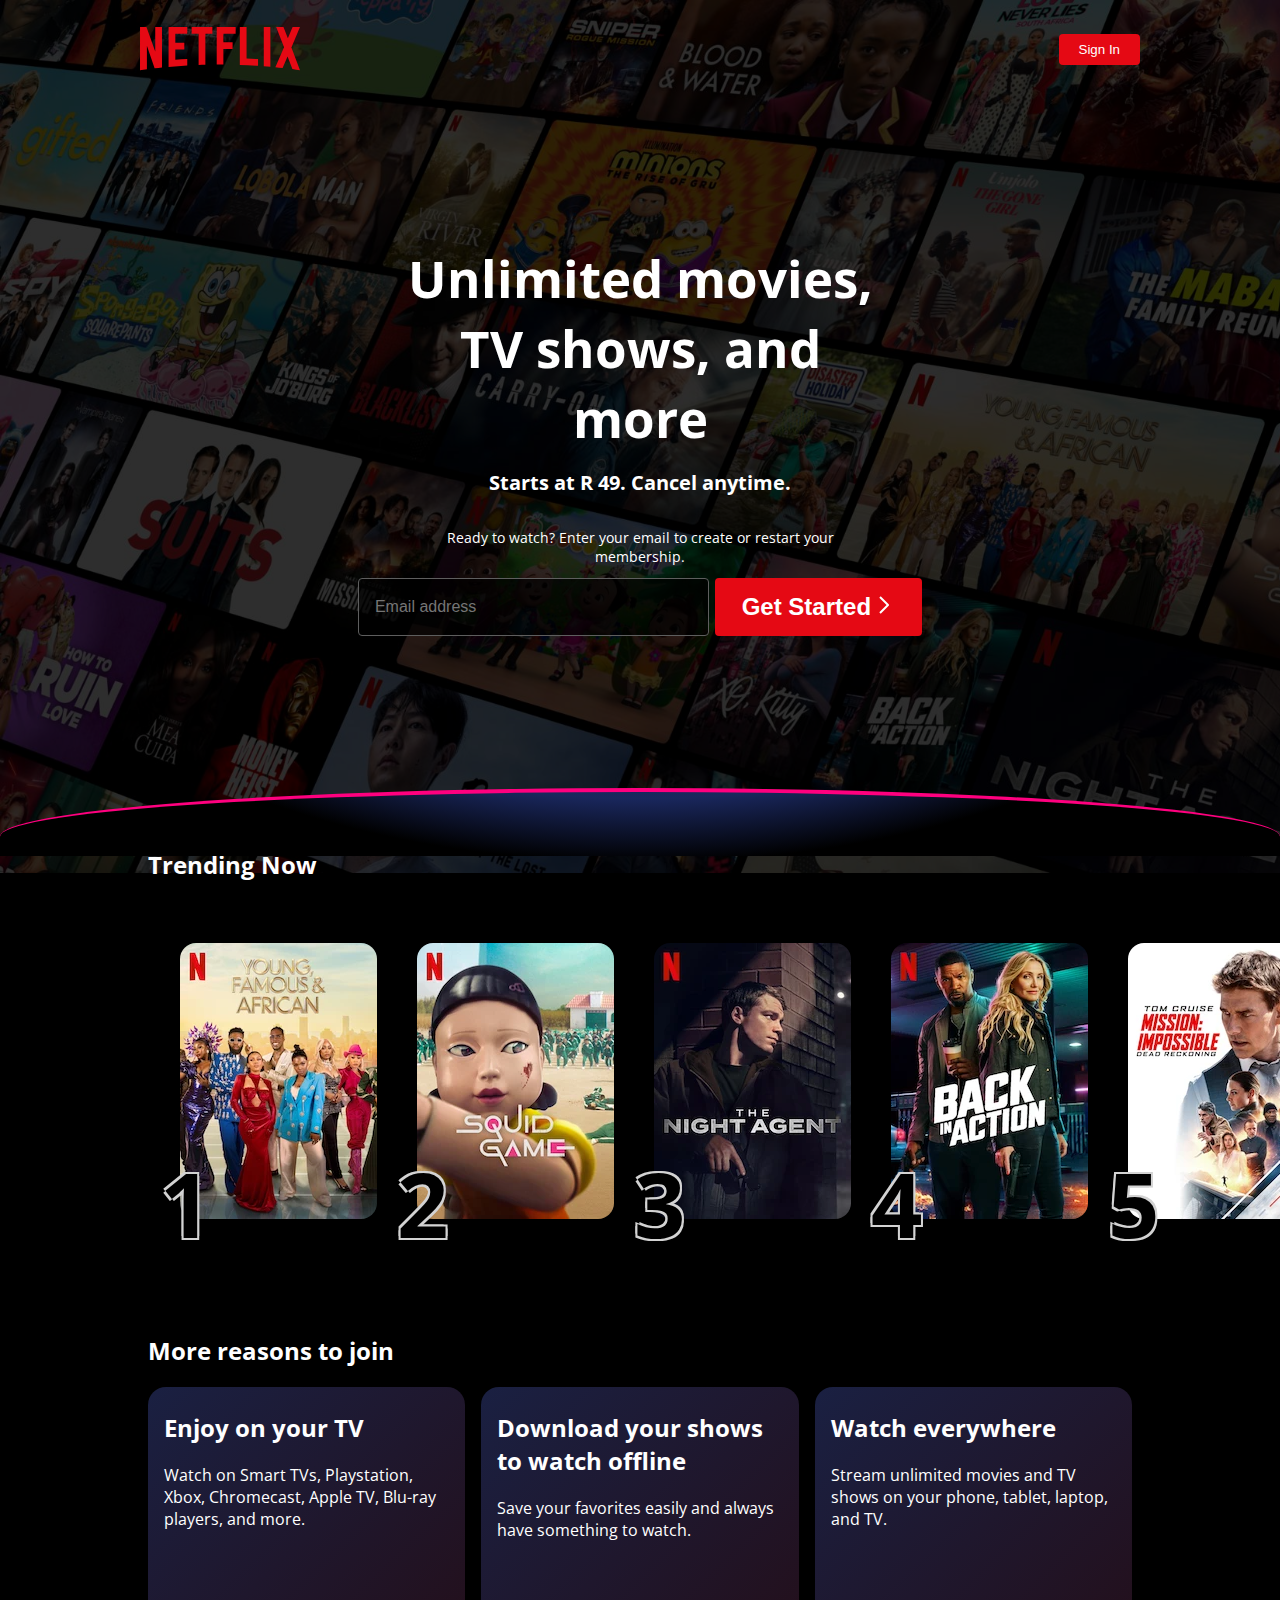
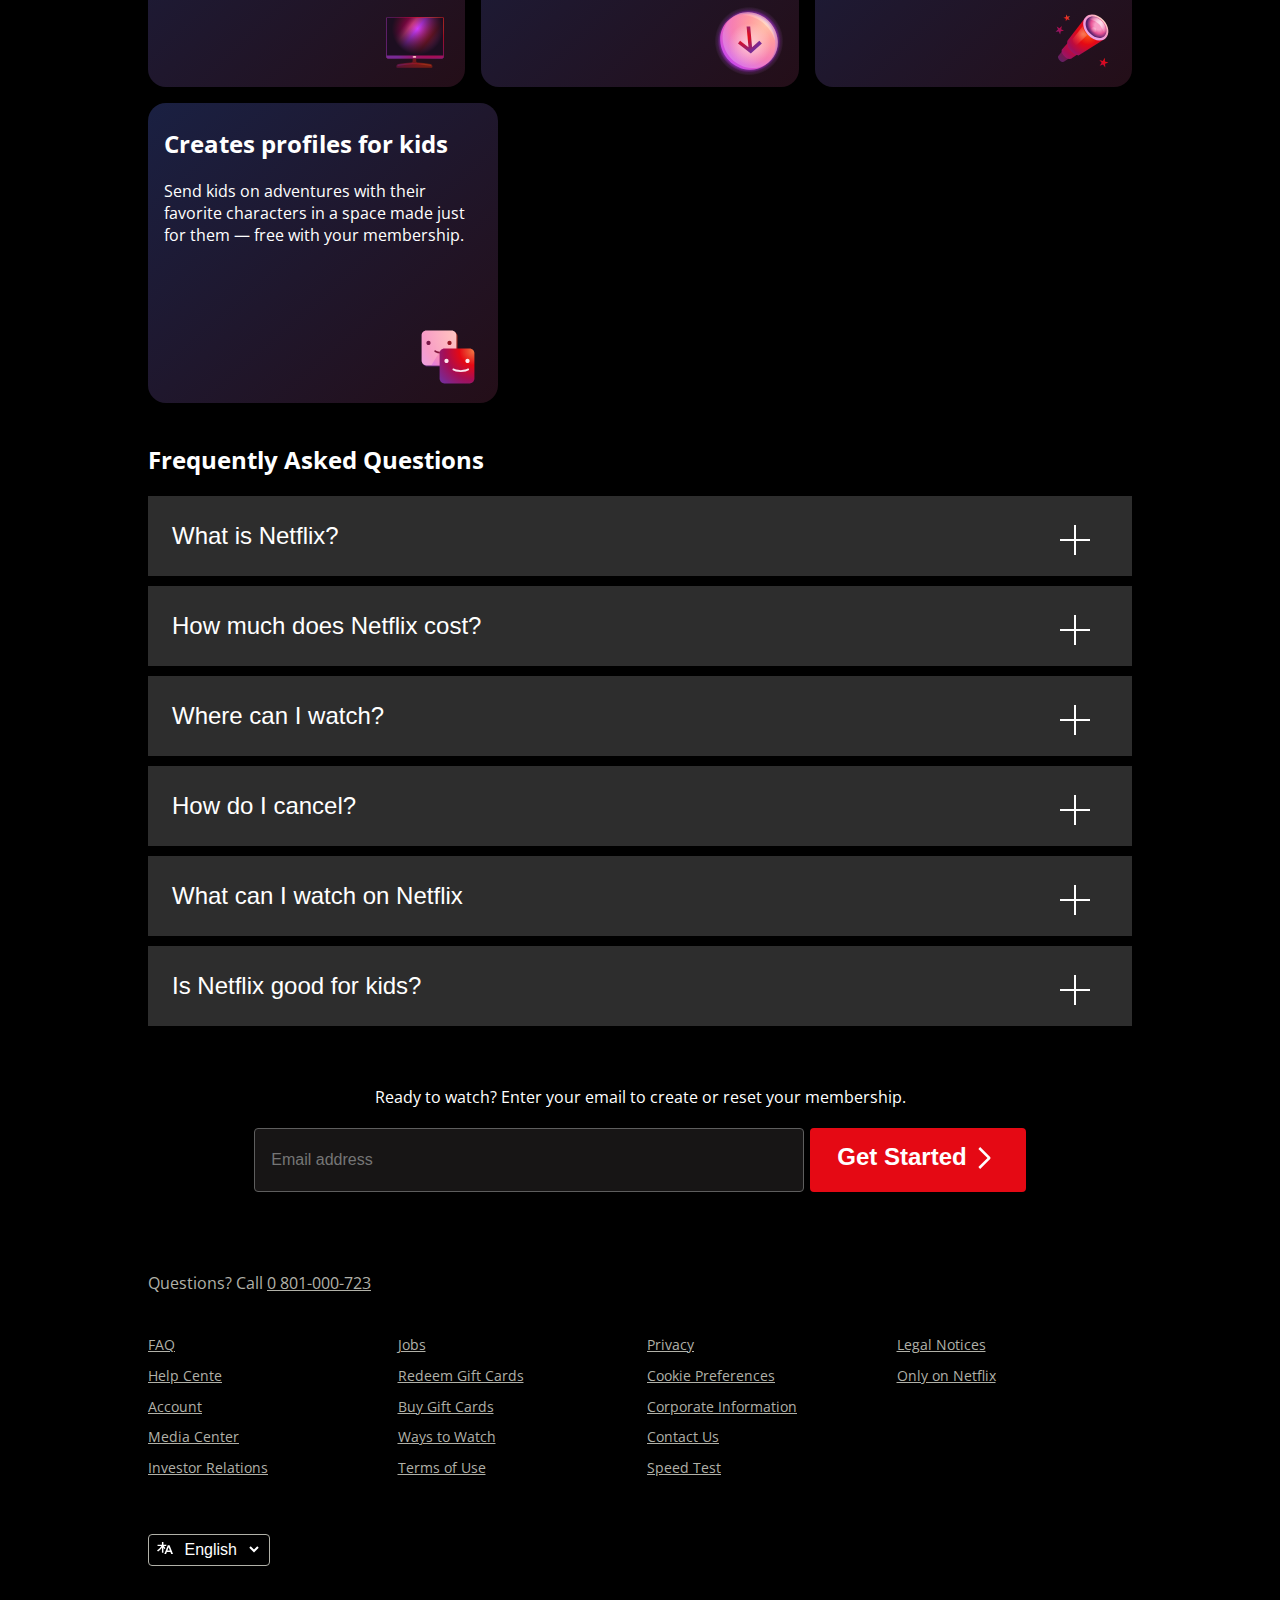
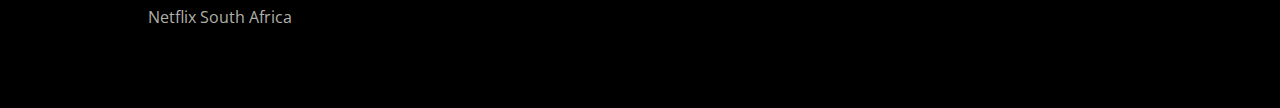
==== Netlix clone /netflix.html/index.html @ fffdfdec "added initial files" ====
<!DOCTYPE html>
<html lang="en">
<head>
    <meta charset="UTF-8">
    <meta name="viewport" content="width=device-width, initial-scale=1.0">
    <link rel="icon" href="assets/nficon2023.ico">
    <link rel="stylesheet" href="style.css">  
    <link href="https://fonts.googleapis.com/css2?family=Open+Sans:ital,wght@0,300..800;1,300..800&family=Roboto:ital,wght@0,100..900;1,100..900&display=swap" rel="stylesheet">
    <link rel="stylesheet" href="responsiveness.css">
    <title>Netflix South Africa - Watch TV Shows Online, Watch Movies Online</title>
</head>

<body>
    <div class="banner-wrap">
        <div class="overlay"></div>
        <div class="navbar">
             <svg id="icon" viewBox="0 0 111 30" version="1.1" xmlns="http://www.w3.org/2000/svg" xmlns:xlink="http://www.w3.org/1999/xlink" aria-hidden="true" role="img" class="default-ltr-cache-1d568uk ev1dnif2"><g><path d="M105.06233,14.2806261 L110.999156,30 C109.249227,29.7497422 107.500234,29.4366857 105.718437,29.1554972 L102.374168,20.4686475 L98.9371075,28.4375293 C97.2499766,28.1563408 95.5928391,28.061674 93.9057081,27.8432843 L99.9372012,14.0931671 L94.4680851,-5.68434189e-14 L99.5313525,-5.68434189e-14 L102.593495,7.87421502 L105.874965,-5.68434189e-14 L110.999156,-5.68434189e-14 L105.06233,14.2806261 Z M90.4686475,-5.68434189e-14 L85.8749649,-5.68434189e-14 L85.8749649,27.2499766 C87.3746368,27.3437061 88.9371075,27.4055675 90.4686475,27.5930265 L90.4686475,-5.68434189e-14 Z M81.9055207,26.93692 C77.7186241,26.6557316 73.5307901,26.4064111 69.250164,26.3117443 L69.250164,-5.68434189e-14 L73.9366389,-5.68434189e-14 L73.9366389,21.8745899 C76.6248008,21.9373887 79.3120255,22.1557784 81.9055207,22.2804387 L81.9055207,26.93692 Z M64.2496954,10.6561065 L64.2496954,15.3435186 L57.8442216,15.3435186 L57.8442216,25.9996251 L53.2186709,25.9996251 L53.2186709,-5.68434189e-14 L66.3436123,-5.68434189e-14 L66.3436123,4.68741213 L57.8442216,4.68741213 L57.8442216,10.6561065 L64.2496954,10.6561065 Z M45.3435186,4.68741213 L45.3435186,26.2498828 C43.7810479,26.2498828 42.1876465,26.2498828 40.6561065,26.3117443 L40.6561065,4.68741213 L35.8121661,4.68741213 L35.8121661,-5.68434189e-14 L50.2183897,-5.68434189e-14 L50.2183897,4.68741213 L45.3435186,4.68741213 Z M30.749836,15.5928391 C28.687787,15.5928391 26.2498828,15.5928391 24.4999531,15.6875059 L24.4999531,22.6562939 C27.2499766,22.4678976 30,22.2495079 32.7809542,22.1557784 L32.7809542,26.6557316 L19.812541,27.6876933 L19.812541,-5.68434189e-14 L32.7809542,-5.68434189e-14 L32.7809542,4.68741213 L24.4999531,4.68741213 L24.4999531,10.9991564 C26.3126816,10.9991564 29.0936358,10.9054269 30.749836,10.9054269 L30.749836,15.5928391 Z M4.78114163,12.9684132 L4.78114163,29.3429562 C3.09401069,29.5313525 1.59340144,29.7497422 0,30 L0,-5.68434189e-14 L4.4690224,-5.68434189e-14 L10.562377,17.0315868 L10.562377,-5.68434189e-14 L15.2497891,-5.68434189e-14 L15.2497891,28.061674 C13.5935889,28.3437998 11.906458,28.4375293 10.1246602,28.6868498 L4.78114163,12.9684132 Z" fill="rgb(229, 9, 20)" ></path></g></svg>
                <button class="sign-in-button"><a href="https://www.netflix.com/login">Sign In</a></button>
        </div>
        <div class="banner-container">
             <h1>Unlimited movies, TV shows, and more</h1>
             <p>Starts at R 49. Cancel anytime.</p>
             <form>
                <h3 class="banner-container-h3">Ready to watch? Enter your email to create or restart your membership.</h3>
                <div class="email-form">
                    <input type="text" id="sign-up-email" placeholder="Email address">
                    <button class="get-started-button">
                        <div>Get Started</div>
                        <div>
                         <svg xmlns="http://www.w3.org/2000/svg" fill="none" role="img" viewBox="0 0 24 24" width="24" height="24" data-icon="ChevronRightStandard" aria-hidden="true"><path fill-rule="evenodd" clip-rule="evenodd" d="M15.5859 12L8.29303 19.2928L9.70725 20.7071L17.7072 12.7071C17.8948 12.5195 18.0001 12.2652 18.0001 12C18.0001 11.7347 17.8948 11.4804 17.7072 11.2928L9.70724 3.29285L8.29303 4.70706L15.5859 12Z" fill="currentColor"></path></svg>
                        </div>
                </div>
                </button>
             </form>
        </div>
        <h2 class="shows-heading">Trending Now</h2>
    </div>
        <div class="info-container">
            <div class="trending-shows">
                <span class="show">1</span>
                <img src="./assets/trendingshow1.webp" alt="no1 trending show in SA">
            </div>
            <div class="trending-shows">
                <span class="show">2</span>
                <img src="./assets/trendingshow2.webp" alt="No 2 trending show in SA">
            </div>
            <div class="trending-shows">
                <span class="show">3</span>
                <img src="./assets/trendingshow3.webp" alt="No 3 trending show in SA">
            </div>
            <div class="trending-shows">
                <span class="show">4</span>
                <img src="./assets/trendingshow4.webp" alt="No 4 trending show in SA">
            </div>
            <div class="trending-shows">
                <span class="show">5</span>
                <img src="./assets/trendingshow5.webp" alt="No 5 trending show in SA">
            </div> 
            <button><svg xmlns="http://www.w3.org/2000/svg" fill="none" role="img" viewBox="0 0 24 24" width="14" height="26" data-icon="ChevronRightStandard" aria-hidden="true"><path fill-rule="evenodd" clip-rule="evenodd" d="M15.5859 12L8.29303 19.2928L9.70725 20.7071L17.7072 12.7071C17.8948 12.5195 18.0001 12.2652 18.0001 12C18.0001 11.7347 17.8948 11.4804 17.7072 11.2928L9.70724 3.29285L8.29303 4.70706L15.5859 12Z" fill="currentColor"></path></svg></button>
        </div>
    </div>
    <h2 class="reasons-heading">More reasons to join</h2>
        <div class="reasons-block">
            <div class="block">
                <h2>Enjoy on your TV</h2>
                <p>Watch on Smart TVs, Playstation, Xbox, Chromecast, Apple TV, Blu-ray players, and more.</p>
                <span><svg width="72" height="72" viewBox="0 0 72 72" fill="none"><g id="television-core-small"><path id="Vector" fill-rule="evenodd" clip-rule="evenodd" d="M37.2 53.3992C37.2 52.7365 36.6628 52.1992 36 52.1992H34.8C34.1373 52.1992 33.6 52.7365 33.6 53.3992V56.2636C33.6 56.9129 33.0834 57.4433 32.4347 57.4739C30.3013 57.5744 28.1719 57.7834 26.0546 58.1011L19.444 59.0926C18.2692 59.2688 17.4 60.2782 17.4 61.4662V62.0992C17.4 62.4304 17.6686 62.6992 18 62.6992H52.8C53.1314 62.6992 53.4 62.4304 53.4 62.0992V61.4662C53.4 60.2782 52.5309 59.2688 51.3561 59.0926L44.7454 58.1011C42.6282 57.7834 40.4987 57.5744 38.3653 57.4739C37.7167 57.4433 37.2 56.9129 37.2 56.2636V53.3992Z" fill="url(#paint0_radial_5179_1308)"></path><path id="Vector_2" d="M18.6 60.7388C18.6 60.2306 18.9587 59.796 19.4602 59.711C22.0196 59.2775 29.7585 58.0508 35.4 58.0508C41.0415 58.0508 48.7804 59.2775 51.3398 59.711C51.8412 59.796 52.2 60.2306 52.2 60.7388C52.2 60.902 52.0575 61.0268 51.8967 61.0004C50.1219 60.707 40.9704 59.2409 35.4 59.2409C29.8295 59.2409 20.678 60.707 18.9033 61.0004C18.7425 61.0268 18.6 60.902 18.6 60.7388Z" fill="url(#paint1_radial_5179_1308)"></path><path id="Vector_3" d="M63 12H8.99995C8.00584 12 7.19995 12.8059 7.19995 13.8V51.6C7.19995 52.5941 8.00584 53.4 8.99995 53.4H63C63.9941 53.4 64.8 52.5941 64.8 51.6V13.8C64.8 12.8059 63.9941 12 63 12Z" fill="url(#paint2_linear_5179_1308)"></path><path id="Vector_4" d="M63 12H8.99995C8.00584 12 7.19995 12.8059 7.19995 13.8V51.6C7.19995 52.5941 8.00584 53.4 8.99995 53.4H63C63.9941 53.4 64.8 52.5941 64.8 51.6V13.8C64.8 12.8059 63.9941 12 63 12Z" fill="url(#paint3_radial_5179_1308)"></path><path id="Vector_5" fill-rule="evenodd" clip-rule="evenodd" d="M8.99995 12.6H63C63.663 12.6 64.2 13.1372 64.2 13.8V50.4H7.79995V13.8C7.79995 13.1372 8.33719 12.6 8.99995 12.6ZM7.19995 50.4V13.8C7.19995 12.8059 8.00581 12 8.99995 12H63C63.9942 12 64.8 12.8059 64.8 13.8V50.4V51.6C64.8 52.5941 63.9942 53.4 63 53.4H8.99995C8.00581 53.4 7.19995 52.5941 7.19995 51.6V50.4Z" fill="url(#paint4_radial_5179_1308)"></path><path id="Vector_6" d="M35.4 52.8C36.3941 52.8 37.2 52.3971 37.2 51.9C37.2 51.4029 36.3941 51 35.4 51C34.4059 51 33.6 51.4029 33.6 51.9C33.6 52.3971 34.4059 52.8 35.4 52.8Z" fill="url(#paint5_radial_5179_1308)"></path></g><defs><radialGradient id="paint0_radial_5179_1308" cx="0" cy="0" r="1" gradientUnits="userSpaceOnUse" gradientTransform="translate(50.3269 49.3723) rotate(118.526) scale(55.1579 46.2871)"><stop stop-color="#802600"></stop><stop offset="0.333333" stop-color="#6F181D"></stop><stop offset="0.666667" stop-color="#5B1333"></stop><stop offset="1" stop-color="#391945"></stop></radialGradient><radialGradient id="paint1_radial_5179_1308" cx="0" cy="0" r="1" gradientUnits="userSpaceOnUse" gradientTransform="translate(48.1077 53.6128) rotate(158.116) scale(32.7275 42.219)"><stop stop-color="#99421D"></stop><stop offset="0.333333" stop-color="#99161D"></stop><stop offset="0.666667" stop-color="#7D1845"></stop><stop offset="1" stop-color="#59216E"></stop></radialGradient><linearGradient id="paint2_linear_5179_1308" x1="10.4727" y1="14.9572" x2="56.1755" y2="51.4814" gradientUnits="userSpaceOnUse"><stop stop-color="#99161D"></stop><stop offset="0.245283" stop-color="#CA005B"></stop><stop offset="0.346698" stop-color="#FF479A"></stop><stop offset="0.46934" stop-color="#CC3CFF"></stop><stop offset="0.735849" stop-color="#BC1A22"></stop><stop offset="1" stop-color="#C94FF5"></stop></linearGradient><radialGradient id="paint3_radial_5179_1308" cx="0" cy="0" r="1" gradientUnits="userSpaceOnUse" gradientTransform="translate(38.6181 23.8286) rotate(90) scale(25.9571 25.8545)"><stop stop-color="#1C0E20" stop-opacity="0"></stop><stop offset="1" stop-color="#1C0E20"></stop></radialGradient><radialGradient id="paint4_radial_5179_1308" cx="0" cy="0" r="1" gradientUnits="userSpaceOnUse" gradientTransform="translate(54 20.1938) rotate(144.293) scale(47.2897 44.8232)"><stop stop-color="#EF7744"></stop><stop offset="0.333333" stop-color="#E50914"></stop><stop offset="0.666667" stop-color="#A70D53"></stop><stop offset="1" stop-color="#792A95"></stop></radialGradient><radialGradient id="paint5_radial_5179_1308" cx="0" cy="0" r="1" gradientUnits="userSpaceOnUse" gradientTransform="translate(36.525 51.3562) rotate(135) scale(4.58735)"><stop stop-color="#FFDCCC"></stop><stop offset="0.333333" stop-color="#FFBDC0"></stop><stop offset="0.666667" stop-color="#F89DC6"></stop><stop offset="1" stop-color="#E4A1FA"></stop></radialGradient></defs></svg></span>
            </div>
            <div class="block">
                <h2>Download your shows to watch offline</h2>
                <p>Save your favorites easily and always have something to watch.</p>
                <span><svg width="72" height="72" viewBox="0 0 72 72" fill="none"><g id="download-core-small"><path id="Vector" d="M36 70.2008C54.8882 70.2008 70.2001 54.8889 70.2001 36.0008C70.2001 17.1126 54.8882 1.80078 36 1.80078C17.1119 1.80078 1.80005 17.1126 1.80005 36.0008C1.80005 54.8889 17.1119 70.2008 36 70.2008Z" fill="url(#paint0_radial_5179_7940)"></path><path id="Vector_2" opacity="0.4" d="M64.7658 36.195C65.5206 51.5916 53.7908 63.5824 38.5668 62.977C23.3428 62.3722 10.3893 49.4 9.63446 34.0034C8.87954 18.6068 20.6091 6.61594 35.8331 7.22116C51.0571 7.82638 64.0104 20.7984 64.7658 36.195Z" fill="url(#paint1_radial_5179_7940)"></path><path id="Vector_3" d="M62.3657 37.9958C63.1205 53.3924 51.3908 65.3832 36.1668 64.7778C20.9428 64.173 7.9893 51.2008 7.23444 35.8041C6.47952 20.4075 18.2091 8.41672 33.4331 9.02194C48.6571 9.62716 61.6103 22.5992 62.3657 37.9958Z" fill="url(#paint2_radial_5179_7940)"></path><path id="Vector_4" opacity="0.5" d="M64.7658 36.195C65.5206 51.5916 53.7908 63.5824 38.5668 62.977C23.3428 62.3722 10.3893 49.4 9.63446 34.0034C8.87954 18.6068 20.6091 6.61594 35.8331 7.22116C51.0571 7.82638 64.0104 20.7984 64.7658 36.195Z" fill="url(#paint3_radial_5179_7940)"></path><path id="Vector_5" opacity="0.6" d="M36.9 60.6C48.6636 60.6 58.2 51.0637 58.2 39.3C58.2 27.5363 48.6636 18 36.9 18C25.1363 18 15.6 27.5363 15.6 39.3C15.6 51.0637 25.1363 60.6 36.9 60.6Z" fill="url(#paint4_radial_5179_7940)"></path><path id="Vector_6" fill-rule="evenodd" clip-rule="evenodd" d="M39.0849 42.2727L46.3387 35.76L48.8945 38.5142L38.9118 47.477L37.8466 48.4333L36.6071 47.477L24.9899 38.5142L27.0434 35.76L35.4849 42.2727L33.6 21.6016H37.2L39.0849 42.2727Z" fill="url(#paint5_radial_5179_7940)"></path><path id="Vector_7" opacity="0.4" fill-rule="evenodd" clip-rule="evenodd" d="M61.6566 34.9618C61.7832 35.3893 62.391 35.3233 62.3694 34.878C61.6962 21.1369 50.1509 9.55975 36.5817 9.01957C34.4606 8.93515 32.4155 9.12541 30.4772 9.55909C30.0745 9.64915 30.1575 10.2082 30.5697 10.2246C45.0094 10.7979 57.6246 21.2971 61.6566 34.9618Z" fill="url(#paint6_radial_5179_7940)"></path></g><defs><radialGradient id="paint0_radial_5179_7940" cx="0" cy="0" r="1" gradientUnits="userSpaceOnUse" gradientTransform="translate(36.0001 36.1837) rotate(-90) scale(34.3829)"><stop offset="0.782019" stop-color="#982DBE"></stop><stop offset="0.906819" stop-color="#B038DC" stop-opacity="0.2"></stop><stop offset="1" stop-color="#E4A1FA" stop-opacity="0"></stop></radialGradient><radialGradient id="paint1_radial_5179_7940" cx="0" cy="0" r="1" gradientUnits="userSpaceOnUse" gradientTransform="translate(52.9937 20.0992) rotate(135) scale(49.9836)"><stop stop-color="#FFDCCC"></stop><stop offset="0.333333" stop-color="#FFBDC0"></stop><stop offset="0.666667" stop-color="#F89DC6"></stop><stop offset="1" stop-color="#E4A1FA"></stop></radialGradient><radialGradient id="paint2_radial_5179_7940" cx="0" cy="0" r="1" gradientUnits="userSpaceOnUse" gradientTransform="translate(52.7999 19.6937) rotate(135) scale(53.1037)"><stop stop-color="#FFA984"></stop><stop offset="0.333333" stop-color="#FF787F"></stop><stop offset="0.666667" stop-color="#F45FA2"></stop><stop offset="1" stop-color="#C44AF1"></stop></radialGradient><radialGradient id="paint3_radial_5179_7940" cx="0" cy="0" r="1" gradientUnits="userSpaceOnUse" gradientTransform="translate(52.9937 20.0992) rotate(135) scale(49.9836)"><stop stop-color="#FFDCCC"></stop><stop offset="0.333333" stop-color="#FFBDC0"></stop><stop offset="0.666667" stop-color="#F89DC6"></stop><stop offset="1" stop-color="#E4A1FA"></stop></radialGradient><radialGradient id="paint4_radial_5179_7940" cx="0" cy="0" r="1" gradientUnits="userSpaceOnUse" gradientTransform="translate(36.9 39.3) scale(21.3)"><stop stop-color="white"></stop><stop offset="1" stop-color="white" stop-opacity="0"></stop></radialGradient><radialGradient id="paint5_radial_5179_7940" cx="0" cy="0" r="1" gradientUnits="userSpaceOnUse" gradientTransform="translate(31.2 32.1016) rotate(39.5226) scale(15.5567)"><stop stop-color="#EF7744"></stop><stop offset="0.2406" stop-color="#E50914"></stop><stop offset="1" stop-color="#792A95"></stop></radialGradient><radialGradient id="paint6_radial_5179_7940" cx="0" cy="0" r="1" gradientUnits="userSpaceOnUse" gradientTransform="translate(50.7 21.3) rotate(-180) scale(30)"><stop stop-color="white"></stop><stop offset="1" stop-color="white" stop-opacity="0"></stop></radialGradient></defs></svg></span>
            </div>
            <div class="block">
                <h2>Watch everywhere</h2>
                <p>Stream unlimited movies and TV shows on your phone, tablet, laptop, and TV.</p>
                <span><svg width="72" height="72" viewBox="0 0 72 72" fill="none"><g id="telescope-core-small"><path id="Vector" d="M24.0492 36.6016L33.6 46.3898L17.8029 56.8633C17.8029 56.8633 15.8891 57.6983 13.625 55.2638C11.361 52.8293 12.1235 51.238 12.1235 51.238L24.0492 36.6016Z" fill="url(#paint0_radial_5179_1664)"></path><path id="Vector_2" d="M25.0344 34.1992L36 46.151L25.0616 53.8043C25.0616 53.8043 21.8289 55.0984 18.0987 51.0172C14.3686 46.9358 15.9198 44.5105 15.9198 44.5105L25.0344 34.1992Z" fill="url(#paint1_radial_5179_1664)"></path><path id="Vector_3" d="M39 13.0195L59.1 33.6788L32.5325 50.4142C32.5325 50.4142 28.7459 50.2552 24.3978 45.4897C20.0498 40.7243 21.4096 35.8101 21.4096 35.8101L39 13.0195Z" fill="url(#paint2_radial_5179_1664)"></path><path id="Vector_4" d="M57.6709 15.3516C63.1044 21.2807 63.9858 29.2883 59.6386 33.2371C55.2916 37.186 47.3628 35.5806 41.9292 29.6515C36.4954 23.7224 35.6145 15.7148 39.9615 11.766C44.3084 7.81716 52.2372 9.42252 57.6709 15.3516Z" fill="url(#paint3_radial_5179_1664)"></path><path id="Vector_5" d="M58.3787 31.255C54.8121 34.5032 48.2143 33.0817 43.6421 28.0798C39.07 23.078 38.2547 16.39 41.8213 13.1419C45.3879 9.89364 51.9857 11.3152 56.5579 16.3171C61.1298 21.3189 61.9452 28.0069 58.3787 31.255Z" fill="url(#paint4_radial_5179_1664)"></path><path id="Vector_6" opacity="0.85" d="M59.6783 28.823C60.576 24.1785 59.6544 20.5934 56.1603 16.6199C52.6662 12.6464 47.3508 10.8657 43.7796 12.7598C39.371 15.098 48.3734 13.5961 53.4577 19.5815C57.8259 24.724 58.8516 33.1009 59.6783 28.823Z" fill="url(#paint5_radial_5179_1664)"></path><path id="Vector_7" opacity="0.4" d="M50.3979 25.2452C50.4549 26.7239 49.2932 27.7677 47.8032 27.5766C46.3131 27.3856 45.059 26.032 45.002 24.5532C44.945 23.0745 46.1067 22.0307 47.5968 22.2218C49.0868 22.4128 50.341 23.7664 50.3979 25.2452Z" fill="url(#paint6_radial_5179_1664)"></path><path id="Vector_8" opacity="0.6" d="M36.9217 21.0039L26.4258 34.3627C26.3297 36.4604 28.2903 39.5534 30.0334 40.8344L41.2345 29.9105C39.6 28.2005 36.9591 24.1025 36.9217 21.0039Z" fill="url(#paint7_radial_5179_1664)"></path><path id="Vector_9" fill-rule="evenodd" clip-rule="evenodd" d="M20.0576 9.60156L21.479 11.7187L24 11.0654L22.3575 13.0272L23.7789 15.1444L21.3424 14.2397L19.7 16.2016L19.8365 13.6806L17.4 12.7759L19.9209 12.1225L20.0576 9.60156ZM58.776 52.8016L58.9623 56.4685L62.4 57.4188L59.0774 58.7347L59.2637 62.4016L57.0239 59.548L53.7014 60.8638L55.6397 57.7843L53.4 54.9307L56.8377 55.8811L58.776 52.8016ZM15.206 24.2101L15.8768 21.0016L13.4793 23.1964L10.6853 21.5563L11.9975 24.553L9.59998 26.7478L12.8085 26.405L14.1207 29.4016L14.7915 26.1931L18 25.8502L15.206 24.2101Z" fill="url(#paint8_linear_5179_1664)"></path></g><defs><radialGradient id="paint0_radial_5179_1664" cx="0" cy="0" r="1" gradientUnits="userSpaceOnUse" gradientTransform="translate(36.6875 32.7016) rotate(135) scale(34.9134)"><stop stop-color="#99421D"></stop><stop offset="0.333333" stop-color="#99161D"></stop><stop offset="0.666667" stop-color="#7D1845"></stop><stop offset="1" stop-color="#59216E"></stop></radialGradient><radialGradient id="paint1_radial_5179_1664" cx="0" cy="0" r="1" gradientUnits="userSpaceOnUse" gradientTransform="translate(42.5937 27.2992) rotate(135) scale(44.5477 44.5279)"><stop stop-color="#EF7744"></stop><stop offset="0.333333" stop-color="#E50914"></stop><stop offset="0.666667" stop-color="#A70D53"></stop><stop offset="1" stop-color="#792A95"></stop></radialGradient><radialGradient id="paint2_radial_5179_1664" cx="0" cy="0" r="1" gradientUnits="userSpaceOnUse" gradientTransform="translate(42.3 29.106) rotate(135) scale(31.8127)"><stop stop-color="#FB540D"></stop><stop offset="0.333333" stop-color="#E50914"></stop><stop offset="0.666667" stop-color="#A70D53"></stop><stop offset="1" stop-color="#792A95"></stop></radialGradient><radialGradient id="paint3_radial_5179_1664" cx="0" cy="0" r="1" gradientUnits="userSpaceOnUse" gradientTransform="translate(57.675 14.7078) rotate(134.326) scale(24.0433 24.0367)"><stop stop-color="#FFDCCC"></stop><stop offset="0.333333" stop-color="#FFBDC0"></stop><stop offset="0.666667" stop-color="#F89DC6"></stop><stop offset="1" stop-color="#E4A1FA"></stop></radialGradient><radialGradient id="paint4_radial_5179_1664" cx="0" cy="0" r="1" gradientUnits="userSpaceOnUse" gradientTransform="translate(52.1305 21.273) rotate(141.875) scale(9.87138 12.8159)"><stop offset="0.307292" stop-color="#F89DC6"></stop><stop offset="0.645392" stop-color="#E75094"></stop><stop offset="1" stop-color="#59216E"></stop></radialGradient><radialGradient id="paint5_radial_5179_1664" cx="0" cy="0" r="1" gradientUnits="userSpaceOnUse" gradientTransform="translate(55.8 15.6) rotate(135) scale(13.1522)"><stop stop-color="white"></stop><stop offset="1" stop-color="white" stop-opacity="0"></stop></radialGradient><radialGradient id="paint6_radial_5179_1664" cx="0" cy="0" r="1" gradientUnits="userSpaceOnUse" gradientTransform="translate(49.2362 22.9648) rotate(131.079) scale(5.08644 6.006)"><stop stop-color="white"></stop><stop offset="1" stop-color="white" stop-opacity="0"></stop></radialGradient><radialGradient id="paint7_radial_5179_1664" cx="0" cy="0" r="1" gradientUnits="userSpaceOnUse" gradientTransform="translate(36.8758 29.1353) rotate(137.622) scale(13.5764)"><stop stop-color="#FFA984"></stop><stop offset="1" stop-color="#F7636B" stop-opacity="0"></stop></radialGradient><linearGradient id="paint8_linear_5179_1664" x1="44.65" y1="27.9016" x2="24.25" y2="48.3016" gradientUnits="userSpaceOnUse"><stop stop-color="#EF7744"></stop><stop offset="0.333333" stop-color="#E50914"></stop><stop offset="0.666667" stop-color="#A70D53"></stop><stop offset="1" stop-color="#792A95"></stop></linearGradient></defs></svg></span>
            </div>
            <div class="block">
                <h2>Creates profiles for kids</h2>
                <p>Send kids on adventures with their favorite characters in a space made just for them — free with your membership.</p>
                <span><svg width="72" height="72" viewBox="0 0 72 72" fill="none"><g id="profiles-core-small"><path id="Vector" d="M10.8 15.6008C10.8 12.9499 12.949 10.8008 15.5999 10.8008H40.8C43.4509 10.8008 45.6 12.9498 45.6 15.6008V40.8007C45.6 43.4516 43.4509 45.6007 40.8 45.6007H15.6C12.949 45.6007 10.8 43.4517 10.8 40.8007V15.6008Z" fill="url(#paint0_radial_5179_7919)"></path><path id="Vector_2" d="M9.59998 14.4016C9.59998 11.7506 11.749 9.60162 14.4 9.60156H39.6C42.251 9.60156 44.4 11.7506 44.4 14.4016V39.6015C44.4 42.2525 42.251 44.4015 39.6 44.4015H14.4C11.749 44.4016 9.59998 42.2525 9.59998 39.6015V14.4016Z" fill="url(#paint1_radial_5179_7919)"></path><path id="Vector_3" d="M18.6 21.9008C18.6 23.0606 17.6598 24.0008 16.5 24.0008C15.3402 24.0008 14.4 23.0606 14.4 21.9008C14.4 20.741 15.3402 19.8008 16.5 19.8008C17.6598 19.8008 18.6 20.741 18.6 21.9008Z" fill="url(#paint2_radial_5179_7919)"></path><path id="Vector_4" d="M39.6 21.9008C39.6 23.0606 38.6598 24.0008 37.5 24.0008C36.3402 24.0008 35.4 23.0606 35.4 21.9008C35.4 20.741 36.3402 19.8008 37.5 19.8008C38.6598 19.8008 39.6 20.741 39.6 21.9008Z" fill="url(#paint3_radial_5179_7919)"></path><path id="Vector_5" d="M23.6713 29.4501C23.2437 29.1967 22.6917 29.3379 22.4383 29.7655C22.1848 30.1932 22.3261 30.7452 22.7537 30.9986C23.8254 31.6337 26.769 32.7744 30.6375 32.7744C34.506 32.7744 37.4497 31.6337 38.5213 30.9986C38.949 30.7452 39.0902 30.1932 38.8368 29.7655C38.5834 29.3379 38.0313 29.1967 37.6037 29.4501C36.8191 29.9151 34.194 30.9744 30.6375 30.9744C27.081 30.9744 24.456 29.9151 23.6713 29.4501Z" fill="url(#paint4_radial_5179_7919)"></path><path id="Vector_6" opacity="0.35" d="M19.2 44.4016H28.2L32.4 27.6016C30.2787 28.1801 28.4542 29.5387 27.2921 31.4053L19.2 44.4016Z" fill="url(#paint5_radial_5179_7919)"></path><path id="Vector_7" d="M27.6 32.4016C27.6 29.7506 29.749 27.6016 32.4 27.6016L57.6 27.6016C60.2508 27.6016 62.4 29.7506 62.4 32.4016V57.6015C62.4 60.2524 60.2508 62.4016 57.6 62.4016H32.4C29.749 62.4016 27.6 60.2524 27.6 57.6016V32.4016Z" fill="url(#paint6_radial_5179_7919)"></path><path id="Vector_8" d="M36.6 39.9008C36.6 41.0606 35.6598 42.0008 34.5 42.0008C33.3402 42.0008 32.4 41.0606 32.4 39.9008C32.4 38.741 33.3402 37.8008 34.5 37.8008C35.6598 37.8008 36.6 38.741 36.6 39.9008Z" fill="url(#paint7_radial_5179_7919)"></path><path id="Vector_9" d="M57.6 39.9008C57.6 41.0606 56.6598 42.0008 55.5 42.0008C54.3402 42.0008 53.4 41.0606 53.4 39.9008C53.4 38.741 54.3402 37.8008 55.5 37.8008C56.6598 37.8008 57.6 38.741 57.6 39.9008Z" fill="url(#paint8_radial_5179_7919)"></path><path id="Vector_10" d="M41.8213 47.6025C41.3937 47.349 40.8416 47.4903 40.5882 47.9179C40.3348 48.3455 40.476 48.8976 40.9037 49.1509C41.9753 49.786 44.919 50.9267 48.7875 50.9267C52.656 50.9267 55.5996 49.786 56.6713 49.1509C57.0989 48.8976 57.2402 48.3455 56.9867 47.9179C56.7333 47.4903 56.1813 47.349 55.7537 47.6025C54.969 48.0674 52.344 49.1267 48.7875 49.1267C45.231 49.1267 42.6059 48.0674 41.8213 47.6025Z" fill="url(#paint9_radial_5179_7919)"></path></g><defs><radialGradient id="paint0_radial_5179_7919" cx="0" cy="0" r="1" gradientUnits="userSpaceOnUse" gradientTransform="translate(39.075 17.6882) rotate(135) scale(32.8097)"><stop stop-color="#99421D"></stop><stop offset="0.333333" stop-color="#99161D"></stop><stop offset="0.666667" stop-color="#7D1845"></stop><stop offset="1" stop-color="#59216E"></stop></radialGradient><radialGradient id="paint1_radial_5179_7919" cx="0" cy="0" r="1" gradientUnits="userSpaceOnUse" gradientTransform="translate(62.4 8.70157) rotate(133.87) scale(75.3216)"><stop stop-color="#FFDCCC"></stop><stop offset="0.333333" stop-color="#FFBDC0"></stop><stop offset="0.666667" stop-color="#F89DC6"></stop><stop offset="1" stop-color="#E4A1FA"></stop></radialGradient><radialGradient id="paint2_radial_5179_7919" cx="0" cy="0" r="1" gradientUnits="userSpaceOnUse" gradientTransform="translate(60.3 11.1008) rotate(133.939) scale(68.7426 55.9547)"><stop stop-color="#99421D"></stop><stop offset="0.333333" stop-color="#99161D"></stop><stop offset="0.666667" stop-color="#7D1845"></stop><stop offset="1" stop-color="#59216E"></stop></radialGradient><radialGradient id="paint3_radial_5179_7919" cx="0" cy="0" r="1" gradientUnits="userSpaceOnUse" gradientTransform="translate(60.3 11.1008) rotate(133.939) scale(68.7426 55.9547)"><stop stop-color="#99421D"></stop><stop offset="0.333333" stop-color="#99161D"></stop><stop offset="0.666667" stop-color="#7D1845"></stop><stop offset="1" stop-color="#59216E"></stop></radialGradient><radialGradient id="paint4_radial_5179_7919" cx="0" cy="0" r="1" gradientUnits="userSpaceOnUse" gradientTransform="translate(60.3 11.0994) rotate(133.939) scale(68.7426 55.9548)"><stop stop-color="#99421D"></stop><stop offset="0.333333" stop-color="#99161D"></stop><stop offset="0.666667" stop-color="#7D1845"></stop><stop offset="1" stop-color="#59216E"></stop></radialGradient><radialGradient id="paint5_radial_5179_7919" cx="0" cy="0" r="1" gradientUnits="userSpaceOnUse" gradientTransform="translate(39.6 27.9016) rotate(135) scale(23.3345)"><stop stop-color="#FFA984"></stop><stop offset="0.333333" stop-color="#FF787F"></stop><stop offset="0.666667" stop-color="#F45FA2"></stop><stop offset="1" stop-color="#C44AF1"></stop></radialGradient><radialGradient id="paint6_radial_5179_7919" cx="0" cy="0" r="1" gradientUnits="userSpaceOnUse" gradientTransform="translate(61.8 29.7016) rotate(135) scale(43.2749)"><stop stop-color="#EF7744"></stop><stop offset="0.333333" stop-color="#E50914"></stop><stop offset="0.666667" stop-color="#A70D53"></stop><stop offset="1" stop-color="#792A95"></stop></radialGradient><radialGradient id="paint7_radial_5179_7919" cx="0" cy="0" r="1" gradientUnits="userSpaceOnUse" gradientTransform="translate(62.1 11.1008) rotate(137.146) scale(73.6614 60.3576)"><stop stop-color="#FFDCCC"></stop><stop offset="0.333333" stop-color="#FDF6F6"></stop><stop offset="0.666667" stop-color="#FADCE9"></stop><stop offset="1" stop-color="#E4A1FA"></stop></radialGradient><radialGradient id="paint8_radial_5179_7919" cx="0" cy="0" r="1" gradientUnits="userSpaceOnUse" gradientTransform="translate(62.1 11.1008) rotate(137.146) scale(73.6614 60.3576)"><stop stop-color="#FFDCCC"></stop><stop offset="0.333333" stop-color="#FDF6F6"></stop><stop offset="0.666667" stop-color="#FADCE9"></stop><stop offset="1" stop-color="#E4A1FA"></stop></radialGradient><radialGradient id="paint9_radial_5179_7919" cx="0" cy="0" r="1" gradientUnits="userSpaceOnUse" gradientTransform="translate(62.1 11.1017) rotate(137.146) scale(73.6614 60.3576)"><stop stop-color="#FFDCCC"></stop><stop offset="0.333333" stop-color="#FDF6F6"></stop><stop offset="0.666667" stop-color="#FADCE9"></stop><stop offset="1" stop-color="#E4A1FA"></stop></radialGradient></defs></svg></span>
            </div>
        </div>
    </div>
    <div>
         <h2 class="faq">Frequently Asked Questions</h2>
         <div class="faq-buttons">
            <button class="f-button">What is Netflix?
                <svg xmlns="http://www.w3.org/2000/svg" fill="none" role="img" viewBox="0 0 36 36" width="36" height="36" data-icon="Large" aria-hidden="true" class="accordion-heading_iconStyles__199uojx2 accordion-heading_iconStyles_isOpen_false__199uojx4 default-ltr-cache-1xj76yz e164gv2o4"><path fill-rule="evenodd" clip-rule="evenodd" d="M17 17V3H19V17H33V19H19V33H17V19H3V17H17Z" fill="currentColor"></path></svg>
            </button>
            <button class="f-button">How much does Netflix cost?
                <svg xmlns="http://www.w3.org/2000/svg" fill="none" role="img" viewBox="0 0 36 36" width="36" height="36" data-icon="PlusLarge" aria-hidden="true" class="accordion-heading_iconStyles__199uojx2 accordion-heading_iconStyles_isOpen_false__199uojx4 default-ltr-cache-1xj76yz e164gv2o4"><path fill-rule="evenodd" clip-rule="evenodd" d="M17 17V3H19V17H33V19H19V33H17V19H3V17H17Z" fill="currentColor"></path></svg>
            </button>
            <button class="f-button">Where can I watch?
                <svg xmlns="http://www.w3.org/2000/svg" fill="none" role="img" viewBox="0 0 36 36" width="36" height="36" data-icon="PlusLarge" aria-hidden="true" class="accordion-heading_iconStyles__199uojx2 accordion-heading_iconStyles_isOpen_false__199uojx4 default-ltr-cache-1xj76yz e164gv2o4"><path fill-rule="evenodd" clip-rule="evenodd" d="M17 17V3H19V17H33V19H19V33H17V19H3V17H17Z" fill="currentColor"></path></svg>
            </button>
            <button class="f-button">How do I cancel? 
                <svg xmlns="http://www.w3.org/2000/svg" fill="none" role="img" viewBox="0 0 36 36" width="36" height="36" data-icon="PlusLarge" aria-hidden="true" class="accordion-heading_iconStyles__199uojx2 accordion-heading_iconStyles_isOpen_false__199uojx4 default-ltr-cache-1xj76yz e164gv2o4"><path fill-rule="evenodd" clip-rule="evenodd" d="M17 17V3H19V17H33V19H19V33H17V19H3V17H17Z" fill="currentColor"></path></svg>
            </button>
            <button class="f-button">What can I watch on Netflix
                <svg xmlns="http://www.w3.org/2000/svg" fill="none" role="img" viewBox="0 0 36 36" width="36" height="36" data-icon="PlusLarge" aria-hidden="true" class="accordion-heading_iconStyles__199uojx2 accordion-heading_iconStyles_isOpen_false__199uojx4 default-ltr-cache-1xj76yz e164gv2o4"><path fill-rule="evenodd" clip-rule="evenodd" d="M17 17V3H19V17H33V19H19V33H17V19H3V17H17Z" fill="currentColor"></path></svg>
            </button>
            <button class="f-button">Is Netflix good for kids?
                <svg xmlns="http://www.w3.org/2000/svg" fill="none" role="img" viewBox="0 0 36 36" width="36" height="36" data-icon="PlusLarge" aria-hidden="true" class="accordion-heading_iconStyles__199uojx2 accordion-heading_iconStyles_isOpen_false__199uojx4 default-ltr-cache-1xj76yz e164gv2o4"><path fill-rule="evenodd" clip-rule="evenodd" d="M17 17V3H19V17H33V19H19V33H17V19H3V17H17Z" fill="currentColor"></path></svg>
            </button>
         </div>
    </div>
    <div>
        <h3 class="ready-to-watch-q">Ready to watch? Enter your email to create or reset your membership.</h3>
            <div class="email-address-form">
                <input type="text" id="login-email" placeholder="Email address">
                <button class="get-started-button">
                    <div>Get Started</div>
                    <div>
                    <svg xmlns="http://www.w3.org/2000/svg" fill="none" role="img" viewBox="0 0 24 24" width="32" height="30" data-icon="ChevronRightStandard" aria-hidden="true"><path fill-rule="evenodd" clip-rule="evenodd" d="M15.5859 12L8.29303 19.2928L9.70725 20.7071L17.7072 12.7071C17.8948 12.5195 18.0001 12.2652 18.0001 12C18.0001 11.7347 17.8948 11.4804 17.7072 11.2928L9.70724 3.29285L8.29303 4.70706L15.5859 12Z" fill="currentColor"></path></svg>
                    </div>
            </div>
    </div>

    <div class="footer">
        <span class="questions-title">
            Questions? Call 
            <a href="tel:0 801-000-723">0 801-000-723</a>
        </span>
        <ul class="footer-links">
            <li>FAQ</li>
            <li>Help Cente</li>
            <li>Account</li>
            <li> Media Center</li>
            <li> Investor Relations</li>
            <li>Jobs</li>
            <li>Redeem Gift Cards</li>
            <li>Buy Gift Cards</li>
            <li>Ways to Watch</li>
            <li>Terms of Use</li>
            <li>Privacy</li>
            <li>Cookie Preferences</li>
            <li>Corporate Information</li>
            <li>Contact Us</li>
            <li>Speed Test</li>
            <li>Legal Notices</li>
            <li>Only on Netflix</li>
        </ul>

        <div class="language">
                <i><svg xmlns="http://www.w3.org/2000/svg" fill="none" role="img" viewBox="0 0 16 16" width="16" height="16" data-icon="LanguagesSmall" aria-hidden="true"><path fill-rule="evenodd" clip-rule="evenodd" d="M10.7668 5.33333L10.5038 5.99715L9.33974 8.9355L8.76866 10.377L7.33333 14H9.10751L9.83505 12.0326H13.4217L14.162 14H16L12.5665 5.33333H10.8278H10.7668ZM10.6186 9.93479L10.3839 10.5632H11.1036H12.8856L11.6348 7.2136L10.6186 9.93479ZM9.52722 4.84224C9.55393 4.77481 9.58574 4.71045 9.62211 4.64954H6.41909V2H4.926V4.64954H0.540802V5.99715H4.31466C3.35062 7.79015 1.75173 9.51463 0 10.4283C0.329184 10.7138 0.811203 11.2391 1.04633 11.5931C2.55118 10.6795 3.90318 9.22912 4.926 7.57316V12.6667H6.41909V7.51606C6.81951 8.15256 7.26748 8.76169 7.7521 9.32292L8.31996 7.88955C7.80191 7.29052 7.34631 6.64699 6.9834 5.99715H9.06968L9.52722 4.84224Z" fill="currentColor"></path></svg></i>
                <select name="languages" id="languages">
                    <option value="English">English</option>
            </select>
        </div>
        <div class="netflix-sa">Netflix South Africa</div>
    </div>
    <script src="index.js"></script>
</body>
</html>
---- Netlix clone /netflix.html/style.css ----
@import url('https://fonts.googleapis.com/css2?family=Open+Sans:ital,wght@0,300..800;1,300..800&display=swap');

* {
    box-sizing: border-box;    
    margin: 0; 
}
body {
    font-family: "Open Sans", serif;
    margin: 0;
}
.banner-wrap {
    background-image: url(./assets/bgimage.jpg);
    background-size: cover;
    height: 97vh;
    color: white;
    position: relative;
    z-index: 1;
}
.overlay {
    z-index: -1;
    height: 100%;
    width: 100%;
    background: black;
    opacity: 76%;
    position: absolute;
}
/* this is netflix's logo */
#icon {
    width: 160px;   
}
.banner-container {
    display: flex;
    flex-direction: column;
    justify-content: center;
    text-align: center;
    align-items: center;
    position: relative;
    height: 80%; 
}
.banner-container p {
    font-size: 20px;
    font-weight: 700;
    margin-bottom: 32px;
}
.navbar {
    display: flex;
    align-items: center;
    justify-content: space-between;
    height: 90px;
    margin: 0px 140px;
    padding-top: 8px;
}
/* this is the heading for the info-container */
h1 {
    font-size: 3.2rem;
    font-weight: 700; 
    margin: 0 400px 16px 400px;
}
.banner-container-h3 {
    padding-bottom: 12px; 
    font-size: 14px;
    font-weight: 400;
    margin: 0 400px 0 400px;
}
.info-container {
   background: black;
   display: flex;
   gap: 40px;
   padding: 0 180px 40px 180px;
}
.info-container svg { 
    color: white;
}
.info-container button {
    border: none;
    border-radius: 15px;
    background-color: rgb(38, 37, 37);
    margin: 120px 0 80px 0px ;
}
.info-container button:hover {
    background-color: rgb(45, 45, 45);
}
/* these are the headings for the trending-shows, reasons-block and faq-buttons respectfully */
.shows-heading, .reasons-heading, .faq {
    color: white;
    background-color: black;
    padding: 40px 148px 20px 148px;
}
.trending-shows {
    position: relative;
    margin-top: 70px;
    transition: transform 0.3s ease-in-out;
    cursor: pointer;
}
.shows-heading {
    position: relative;
    padding-top: 60px; 
    background: transparent
}
.shows-heading::before {
    content: "";
    position: absolute;
    top: 0;
    left: 50%;
    width: 100%;
    height: 64px;
    transform: translateX(-50%);
    background: radial-gradient(50% 500% at 50% -390%, rgba(64, 97, 231, 0.4) 80%, rgba(0, 0, 0, 0.1) 100%), black;;
    border-top: 4px solid #ff007f;
    border-top-left-radius: 70% 100%;
    border-top-right-radius: 70% 100%;
}
.trending-shows img {
    border-radius: 16px;
}
.trending-shows:hover {
    transform: scale(1.1);
}
/* this is the styling for the numbers of the trending shows */
.trending-shows .show {
    position: absolute;
    font-size: 90px;
    font-weight: 700;
    height: 50px;
    color: black;
    text-shadow: 
        -2px -2px 0 rgb(211 211 211),  
        2px -2px 0 rgb(211 211 211),  
        -2px 2px 0 rgb(211 211 211),  
        2px 2px 0 rgb(211 211 211);
        left: -20px;
        bottom: 32px;
}
/* these are the sign-up and login email forms */
#sign-up-email, #login-email {
    background-color: rgb(0, 0, 0, 0.688);
    border: 1px solid rgb(94, 94, 94);
    color: rgb(183, 183, 183);
    font-size: 16px;
    border-width: 1px;
    border-radius: 4px;
    padding: 10px 16px 10px 16px;
    width: 350.758px;
}
#login-email {
    width: 550px;
    background-color: rgb(23, 21, 21);
}
.get-started-button {
    display: flex;
    flex-direction: space;
    justify-content: center;
    cursor: pointer;
    font-size: 24px;
    font-weight: 590;
    color: white;
    margin-left: 6px;
    padding: 10px 22px 8px 22px;
    background-color: rgb(229, 9, 20);
    border-radius: 4px;
    border: 5px solid rgb(229, 9, 20);
}
.sign-in-button {
    background-color: rgb(229, 9, 20);
    border: rgb(229, 9, 20);
    padding: 8px 20px;
    border-radius: 4px;
}
.sign-in-button:hover {
    cursor: pointer;
    transition: ease-in-out 0,5s;
}
/* this is the sign-in-button link */
a {
    color: white;
    text-decoration: none;
    background-color: rgb(229, 9, 20);
}
/* this is the form containers */
.email-form, .email-address-form{
    display: flex;
    flex-direction: row;
    justify-content: center;
}
.footer {
    background-color: black;
    padding: 80px 148px;
}
.footer-links {
    list-style-type: none;
    columns: 4;
    padding: 0;
    font-size: 14px;
}
.footer-links, li {
    line-height: 2.2;
}
.footer ul, .questions-title{
    margin-top: 36px;
}
.footer ul li, .questions-title {
    color: rgb(177 177 168);
    text-decoration: underline;
}
.footer ul li:hover, .questions-title {
    color: rgb(177 177 168);
    cursor: pointer;
}
.questions-title {
    margin-top: 70px;
    text-decoration: none;
}
.questions-title a{
    background-color: black;
    color: rgb(177 177 168);
    text-decoration: underline;
}
.language {
    color: white;
    height: 20px;
    width: 54px; 
    display: flex; 
    align-items: center;
    justify-content: center;
    border: 1px solid rgb(177 177 168);
    padding: 15px 60px;
    margin-top: 50px;
    border-radius: 4px;
}
.language select {
    padding: 5px 8px;
    border: none;
    background: black;
    color: white;
    font-size: 16px;
}
.reasons-heading {
    padding-left: 148px;
    padding-top: 70px;
}
/* this is the parent element of the blocks */
.reasons-block {
    display: flex; 
    flex-wrap: wrap; 
    justify-content: space-between; 
    color: white;
    gap: 16px; 
    padding: 0px 148px; 
    max-width: 100%; 
    background-color: black;
}
.block {
    background-image: linear-gradient(to bottom right, #1a2042, #240e18);
    position: relative;
    padding: 24px 16px 0px 16px;
    border-radius: 18px; 
    box-shadow: 0px 4px 10px rgba(0, 0, 0, 0.3);
    text-align: left;  
    flex: 1;
    height: 300px;
    min-width: 260px; 
    max-width: 350px; 
}
.block h2 {
    margin-bottom: 20px;
}
.block svg {
    margin-top: 40px;
    position: absolute;
    bottom: 10px;
    right: 10px;
    width: 80px;
}
.faq-buttons {
    display: flex;
    flex-wrap: wrap;
    flex-direction: column;
    align-items: flex-start;
    padding: 0 148px;
    background-color: black;
    gap: 10px;
}
.f-button {
    padding: 26px 24px;
    text-align: start;
    font-size: 24px;
    color: white;
    background-color: rgb(45, 45, 45);
    border: none;
    cursor: pointer;
    width: 100%;
}
.f-button svg {
    position: absolute;
    right: 180px;
    width: 50px;
}
.ready-to-watch-q {
   text-align: center;
   font-size: 16px;
   font-weight: 400;
   color: white;
   background-color: black;
   padding: 60px 20px 20px 20px;
}
.email-address-form {
    background-color: black;
}
.netflix-sa {
    color: rgb(177 177 168);
    margin-top: 40px;
}
---- Netlix clone /netflix.html/responsiveness.css ----
@media (max-width: 768px) and (min-width: 480px) {
    .trending-shows {
        display: flex;
        flex-direction: row;
        justify-content: center;
        align-items: center;
    }
    .info-container {
        overflow: auto;
    }
}
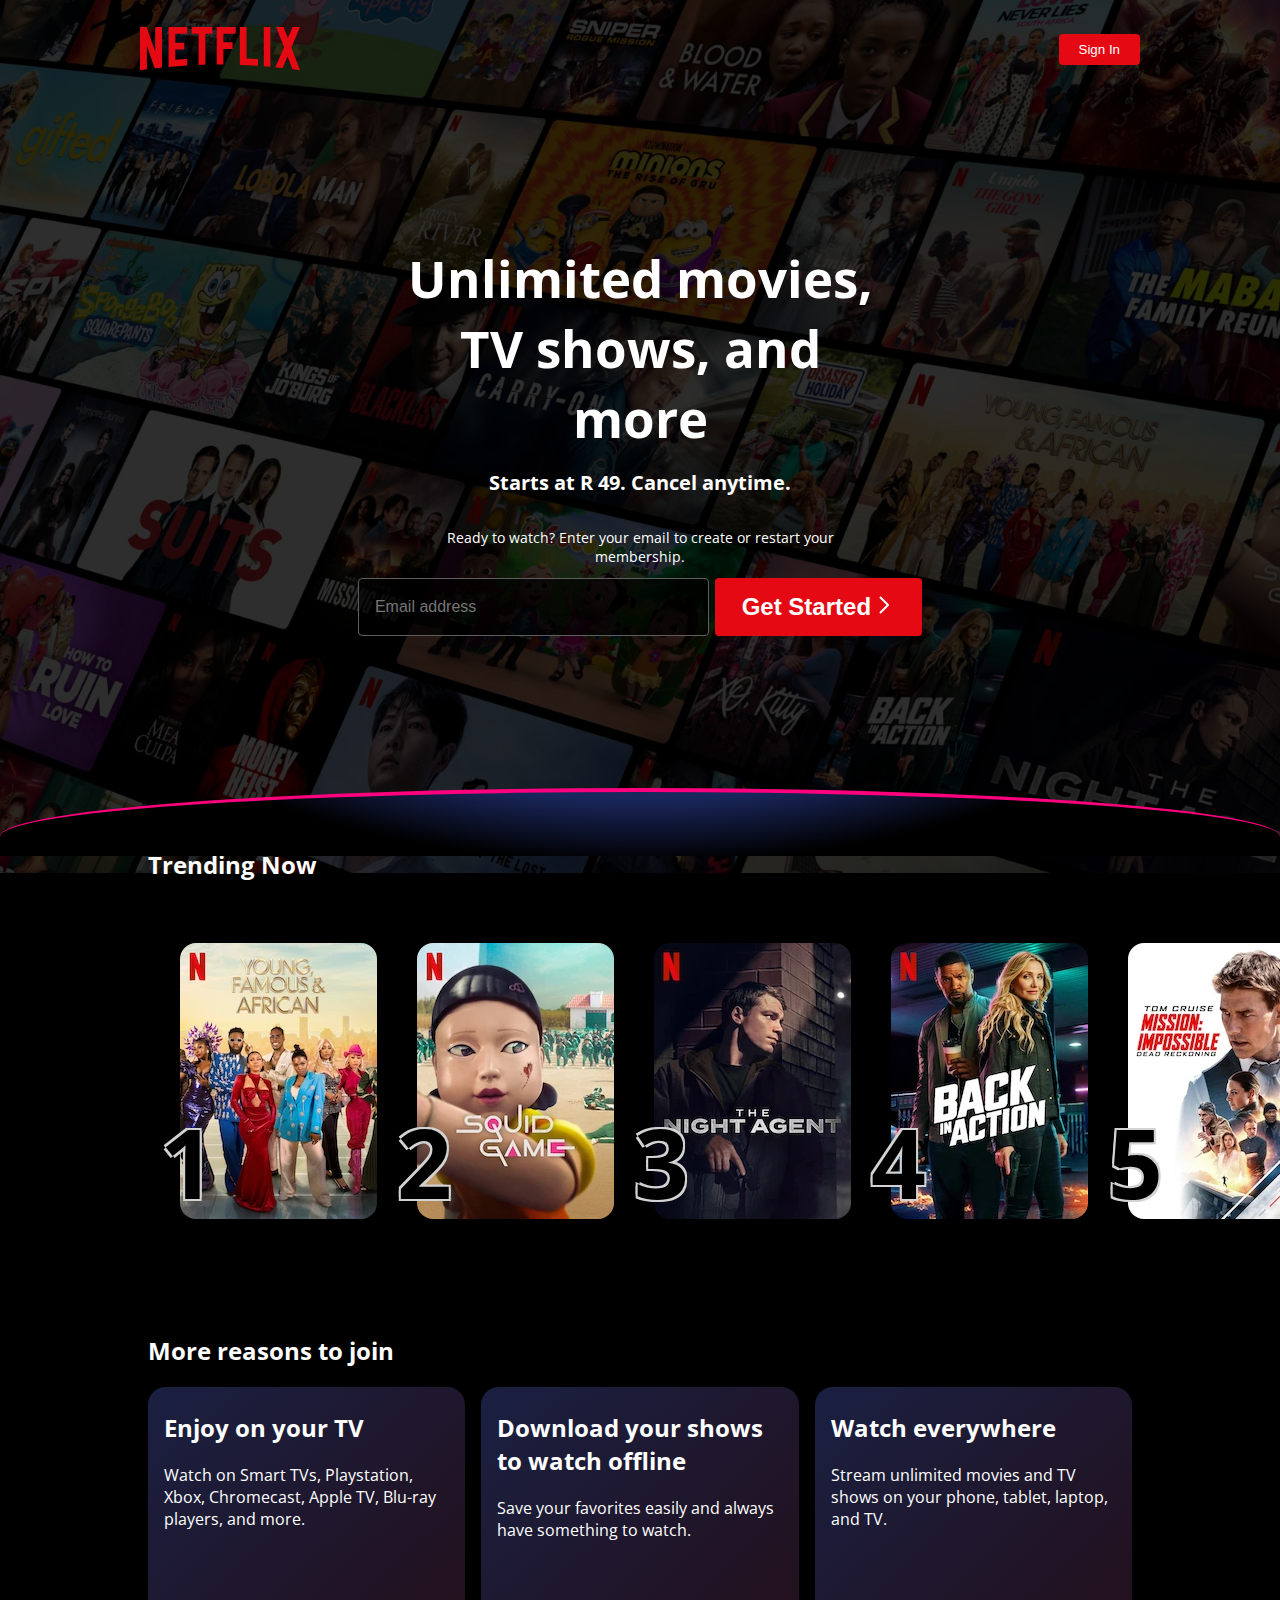
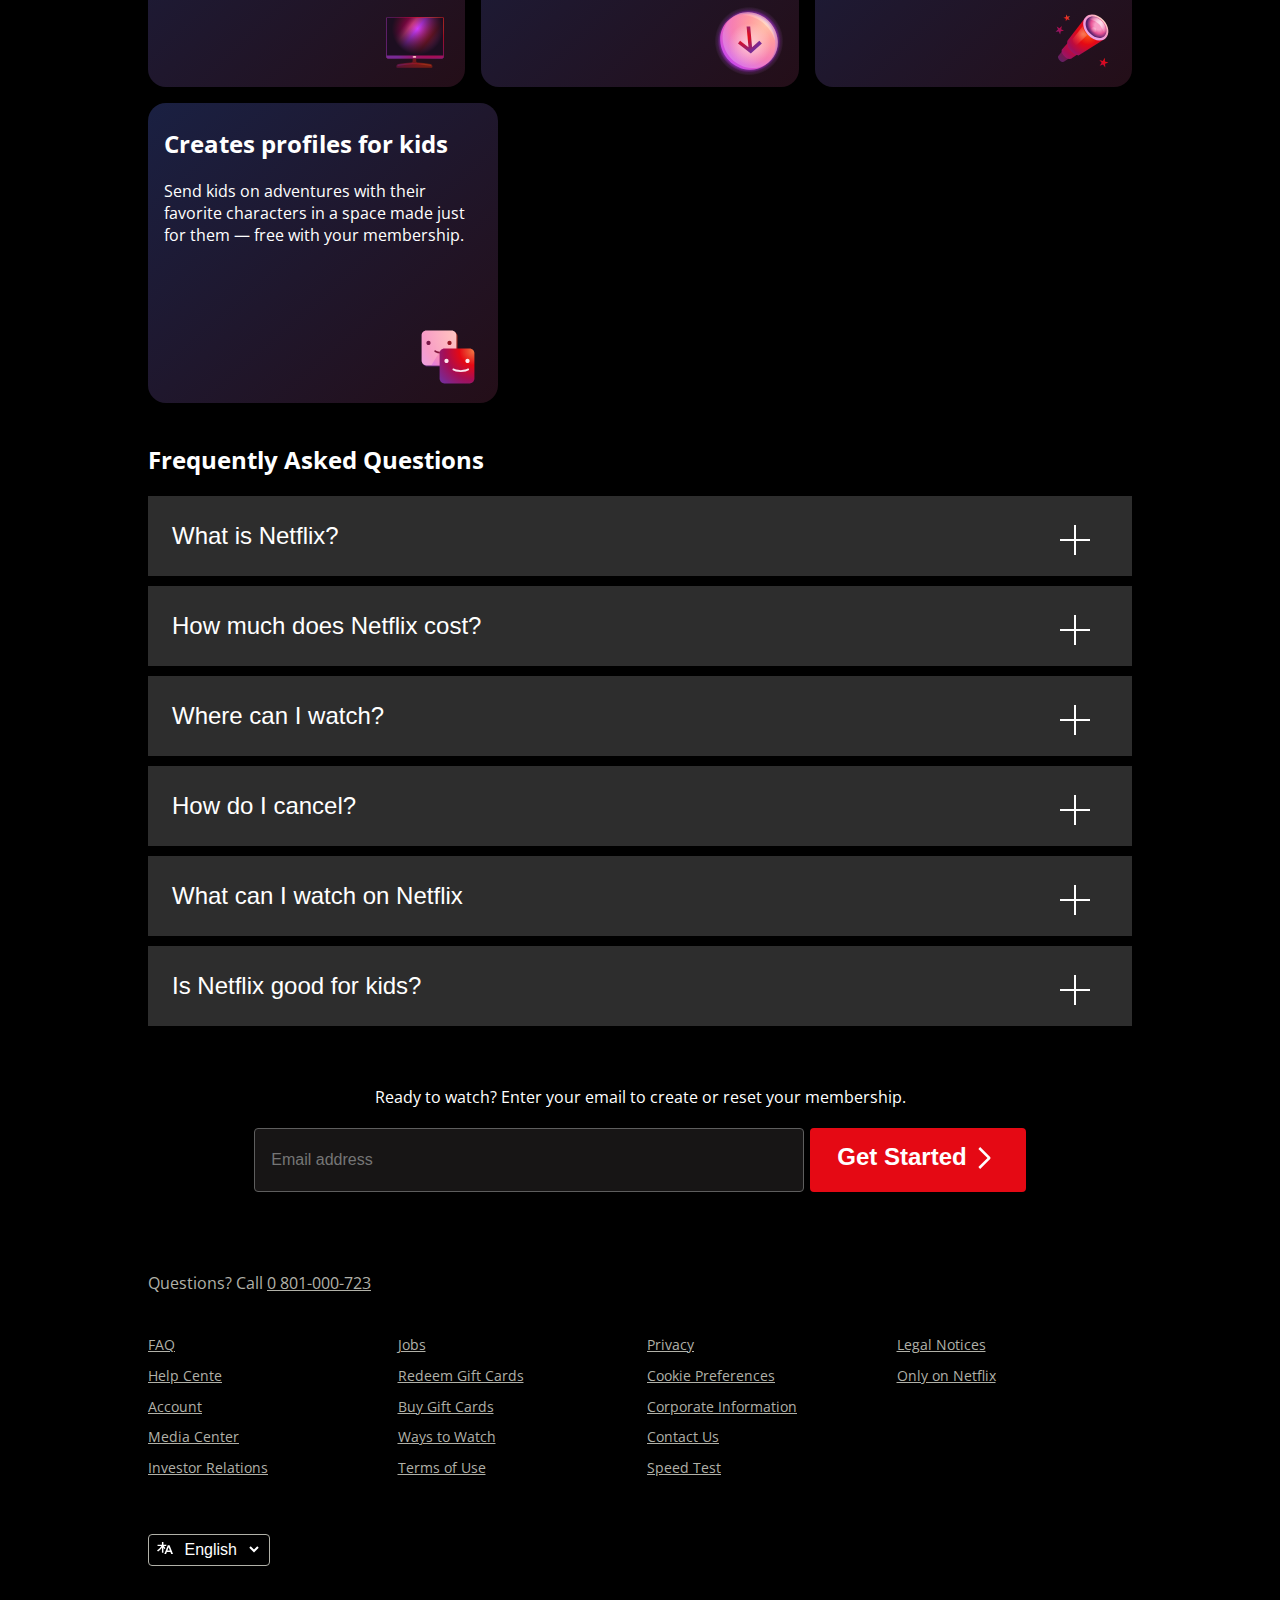
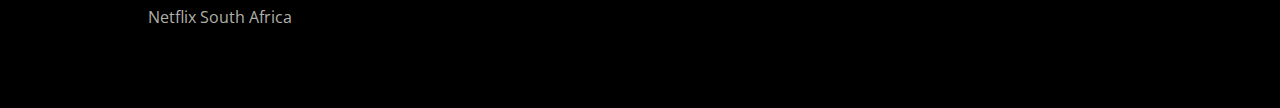
==== commit 205f1228: "added index.html file" ====
--- a/Netlix clone /netflix.html/index.html
+++ b/Netlix clone /netflix.html/index.html
@@ -147,6 +147,7 @@
                 <i><svg xmlns="http://www.w3.org/2000/svg" fill="none" role="img" viewBox="0 0 16 16" width="16" height="16" data-icon="LanguagesSmall" aria-hidden="true"><path fill-rule="evenodd" clip-rule="evenodd" d="M10.7668 5.33333L10.5038 5.99715L9.33974 8.9355L8.76866 10.377L7.33333 14H9.10751L9.83505 12.0326H13.4217L14.162 14H16L12.5665 5.33333H10.8278H10.7668ZM10.6186 9.93479L10.3839 10.5632H11.1036H12.8856L11.6348 7.2136L10.6186 9.93479ZM9.52722 4.84224C9.55393 4.77481 9.58574 4.71045 9.62211 4.64954H6.41909V2H4.926V4.64954H0.540802V5.99715H4.31466C3.35062 7.79015 1.75173 9.51463 0 10.4283C0.329184 10.7138 0.811203 11.2391 1.04633 11.5931C2.55118 10.6795 3.90318 9.22912 4.926 7.57316V12.6667H6.41909V7.51606C6.81951 8.15256 7.26748 8.76169 7.7521 9.32292L8.31996 7.88955C7.80191 7.29052 7.34631 6.64699 6.9834 5.99715H9.06968L9.52722 4.84224Z" fill="currentColor"></path></svg></i>
                 <select name="languages" id="languages">
                     <option value="English">English</option>
+                    <option value="Xhosa">Xhosa</option>
             </select>
         </div>
         <div class="netflix-sa">Netflix South Africa</div>
--- a/Netlix clone /netflix.html/style.css
+++ b/Netlix clone /netflix.html/style.css
@@ -119,7 +119,7 @@
 /* this is the styling for the numbers of the trending shows */
 .trending-shows .show {
     position: absolute;
-    font-size: 90px;
+    font-size: 96px;
     font-weight: 700;
     height: 50px;
     color: black;
@@ -129,7 +129,7 @@
         -2px 2px 0 rgb(211 211 211),  
         2px 2px 0 rgb(211 211 211);
         left: -20px;
-        bottom: 32px;
+        bottom: 78px;
 }
 /* these are the sign-up and login email forms */
 #sign-up-email, #login-email {
